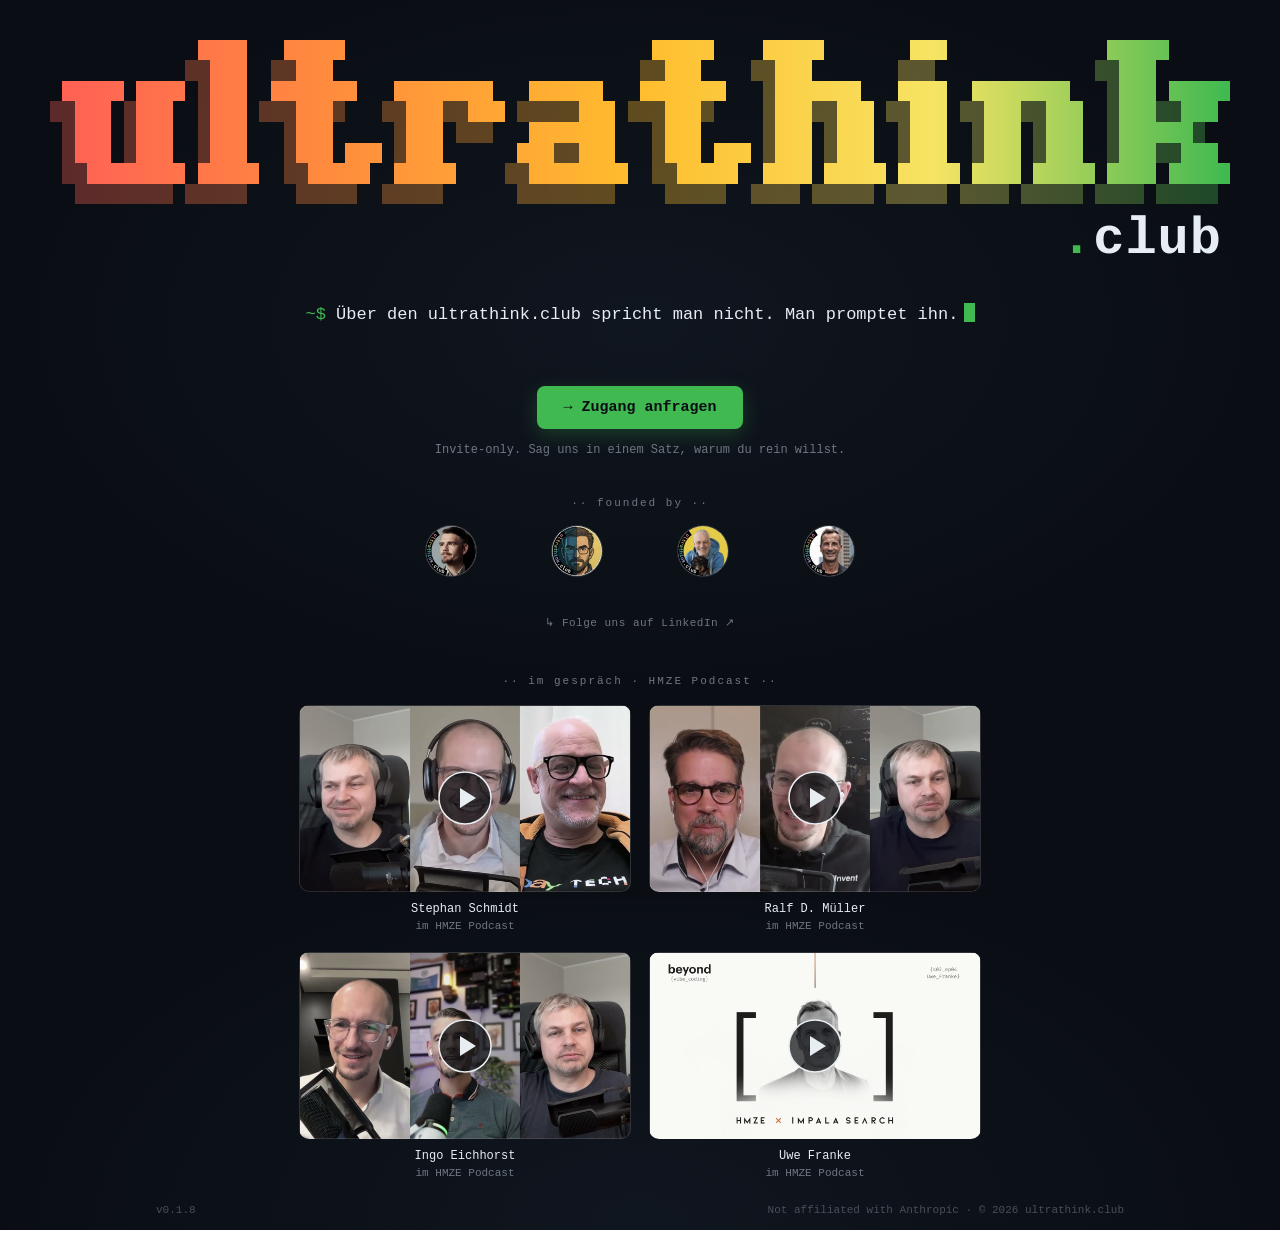
==== index.html @ dc5236a8 "fix: mobile hero clipping (#11) + GoatCounter on subpages (#12) — v0.1.8 #11: On narrow viewports th" ====
<!DOCTYPE html>
<!-- ultrathink.club — coming soon — v0.1.8 -->
<html lang="en">
<head>
  <meta charset="utf-8">
  <meta name="viewport" content="width=device-width, initial-scale=1">
  <title>ultrathink.club — an AI think-tank community · coming soon</title>
  <meta name="description" content="ultrathink.club — an AI think-tank community. Coming soon. Request access.">
  <meta name="theme-color" content="#0a0e14">
  <link rel="icon" href="favicon.svg" type="image/svg+xml">

  <!-- Open Graph / Twitter -->
  <meta property="og:type" content="website">
  <meta property="og:title" content="ultrathink.club — coming soon">
  <meta property="og:description" content="An AI think-tank community. Coming soon — request access.">
  <meta property="og:url" content="https://ultrathink.club/">
  <meta property="og:image" content="https://ultrathink.club/og-card.png">
  <meta property="og:image:width" content="2400">
  <meta property="og:image:height" content="1260">
  <meta property="og:image:alt" content="ultrathink.club — an AI think-tank community">
  <meta name="twitter:card" content="summary_large_image">
  <meta name="twitter:title" content="ultrathink.club — coming soon">
  <meta name="twitter:description" content="An AI think-tank community. Coming soon — request access.">
  <meta name="twitter:image" content="https://ultrathink.club/og-card.png">

  <style>
    :root{
      --bg:#0a0e14; --txt:#c9d1d9; --dim:#6e7681; --grn:#3fb950; --white:#e6edf3;
    }
    *{box-sizing:border-box}
    html,body{height:100%}
    body{
      margin:0; overflow-x:hidden;
      background:radial-gradient(900px 520px at 50% 36%,#10161f 0%,#0a0e14 70%);
      color:var(--txt);
      font-family:ui-monospace,"SFMono-Regular","JetBrains Mono","Fira Code",Consolas,monospace;
      min-height:100%;
      /* flex-start (not center): with the auto-margin footer the hero already sits near
         the top when the page fits, and centering an OVERFLOWING column clips the top
         (wordmark) above the scroll origin on narrow screens — unreachable. See #11. */
      display:flex; flex-direction:column; align-items:center; justify-content:flex-start;
      padding:40px 12px; text-align:center;
    }

    /* visually hidden, but readable by screen readers / crawlers */
    .sr-only{
      position:absolute; width:1px; height:1px; padding:0; margin:-1px;
      overflow:hidden; clip:rect(0 0 0 0); white-space:nowrap; border:0;
    }

    @keyframes flow{0%{background-position:0% 50%}100%{background-position:200% 50%}}
    @keyframes blink{0%,49%{opacity:1}50%,100%{opacity:0}}

    .art{width:100%; max-width:1320px; display:flex; flex-direction:column; align-items:center}
    /* The wordmark is a pixel-perfect SVG mask (DOS Rebel "ultrathink"), filled with the
       animated rainbow gradient. Vector + resolution-independent → identical on every
       browser/OS/display-scaling, unlike monospace ASCII text which sub-pixel-drifts. */
    .wordmark{
      width:min(100%, 1180px);
      aspect-ratio:576 / 80;
      background:linear-gradient(90deg,#ff5f56,#ff8e3c,#ffbd2e,#f7e463,#3fb950,#39c5cf,#58a6ff,#a371f7,#ff5f56);
      background-size:200% auto;
      animation:flow 7s linear infinite;
      -webkit-mask:url("wordmark.svg") center / contain no-repeat;
              mask:url("wordmark.svg") center / contain no-repeat;
      filter:drop-shadow(0 0 22px rgba(163,113,247,.18));
    }
    .suffix{
      margin-top:6px; align-self:flex-end; margin-right:clamp(8px,4vw,46px);
      font-family:"Courier New",ui-monospace,Consolas,monospace; font-weight:700;
      color:var(--white); letter-spacing:1px; font-size:clamp(24px,5vw,52px);
    }
    .suffix .dot{color:var(--grn)}

    .line{margin-top:34px; font-size:clamp(13px,2.2vw,17px); color:var(--dim); min-height:1.4em}
    .line .p{color:var(--grn)}
    .line .slogan{color:var(--white)}
    .cursor{
      display:inline-block; width:.6em; height:1.1em; background:var(--grn);
      vertical-align:-3px; margin-left:6px; animation:blink 1.1s step-end infinite;
    }

    .cta{margin-top:42px}
    .btn{
      display:inline-block; font:inherit; font-size:15px; font-weight:700;
      color:#0a0e14; background:var(--grn); text-decoration:none;
      padding:13px 26px; border-radius:8px;
      box-shadow:0 6px 20px rgba(63,185,80,.25);
      transition:transform .12s, box-shadow .12s;
    }
    .btn:hover{transform:translateY(-2px); box-shadow:0 10px 28px rgba(63,185,80,.4)}
    .hint{margin-top:14px; font-size:12px; color:var(--dim)}

    /* Founding members — minimal avatar row. Avatars are self-hosted (avatars/*.jpg),
       not hotlinked from LinkedIn: the source URLs are signed and expire, and self-hosting
       avoids a third-party request per visit (GDPR / static-first). */
    .founders{margin-top:40px; display:flex; flex-direction:column; align-items:center; gap:16px}
    .founders-label{font-size:11px; letter-spacing:2px; color:var(--dim)}
    .founders-row{list-style:none; display:flex; flex-wrap:wrap; justify-content:center; gap:18px; margin:0; padding:0}
    .founder{display:flex; flex-direction:column; align-items:center; gap:9px; width:108px; text-decoration:none; outline:none}
    .founder img{
      width:52px; height:52px; border-radius:50%; object-fit:cover;
      border:1.5px solid rgba(255,255,255,.14); filter:grayscale(.35);
      transition:transform .14s, border-color .14s, filter .14s;
    }
    .founder:hover img, .founder:focus-visible img{
      transform:translateY(-3px); border-color:var(--grn); filter:grayscale(0);
    }
    /* name sits BELOW the avatar in a reserved slot (no layout shift, no overlap of
       other text), revealed on hover / keyboard focus */
    .fname{
      font-size:11px; line-height:1.3; min-height:1.3em; white-space:nowrap;
      color:var(--white); opacity:0; transition:opacity .14s;
    }
    .founder:hover .fname, .founder:focus-visible .fname{opacity:1}
    /* follow link to the LinkedIn organisation, below the avatar row */
    .founders-follow{font-size:11px; letter-spacing:.5px; color:var(--dim); text-decoration:none}
    .founders-follow:hover, .founders-follow:focus-visible{color:var(--grn)}

    /* "Im Gespräch" — founder talks from the HMZE podcast, revealed one per Friday.
       All four cards live in the static HTML (no-JS: all visible, each linked to
       YouTube). A synchronous inline script hides the not-yet-due ones by their
       data-unlock (UTC) timestamp; clicking a card swaps the self-hosted thumbnail
       for a youtube-nocookie iframe (no third-party request until the click). */
    .talks{margin-top:46px; width:100%; max-width:722px; display:flex; flex-direction:column; align-items:center; gap:18px}
    .talks[hidden]{display:none}
    .talks-label{font-size:11px; letter-spacing:2px; color:var(--dim)}
    .talks-grid{list-style:none; display:flex; flex-wrap:wrap; justify-content:center; gap:18px; margin:0; padding:0; width:100%}
    .talk-item{width:min(100%,332px)}
    .talk-item[hidden]{display:none}
    .talk{display:flex; flex-direction:column; gap:9px; text-decoration:none; color:inherit; outline:none}
    .talk-thumb{
      position:relative; display:block; aspect-ratio:16/9; border-radius:10px; overflow:hidden;
      background:#10161f center/cover no-repeat; border:1.5px solid rgba(255,255,255,.12);
      filter:grayscale(.3); transition:border-color .14s, transform .14s, filter .14s;
    }
    .talk:hover .talk-thumb, .talk:focus-visible .talk-thumb{
      border-color:var(--grn); transform:translateY(-3px); filter:grayscale(0);
    }
    /* play button, centred over the thumbnail */
    .talk-thumb::after{
      content:""; position:absolute; left:50%; top:50%; width:56px; height:56px; transform:translate(-50%,-50%);
      background:url("data:image/svg+xml,%3Csvg%20xmlns='http://www.w3.org/2000/svg'%20viewBox='0%200%2056%2056'%3E%3Ccircle%20cx='28'%20cy='28'%20r='26'%20fill='%230a0e14'%20fill-opacity='.72'%20stroke='%23e6edf3'%20stroke-width='1.5'/%3E%3Cpath%20d='M23%2018v20l16-10z'%20fill='%23e6edf3'/%3E%3C/svg%3E") center/contain no-repeat;
      transition:transform .14s;
    }
    .talk:hover .talk-thumb::after, .talk:focus-visible .talk-thumb::after{transform:translate(-50%,-50%) scale(1.08)}
    .talk-name{font-size:12px; line-height:1.4; color:var(--white)}
    .talk-name .role{color:var(--dim); font-size:11px}

    /* margin-top:auto keeps the footer pinned to the bottom on a short page (talks
       hidden), yet lets it flow after the content on a tall one — no fixed overlap. */
    footer{
      margin-top:auto; width:100%; max-width:1000px;
      padding:22px 16px 14px; font-size:11px; color:#484f58;
      display:flex; justify-content:space-between; gap:8px;
    }
    footer a{color:#6e7681; text-decoration:none}
    footer a:hover{color:var(--txt)}
    @media(max-width:620px){
      footer{flex-direction:column; align-items:center}
    }

    @media (prefers-reduced-motion: reduce){
      pre.ascii{animation:none}
      .cursor{animation:none}
    }
  </style>
</head>
<body>
  <h1 class="sr-only">ultrathink.club — an AI think-tank community, coming soon</h1>

  <main class="art">
    <div class="wordmark" role="img" aria-label="ultrathink"></div>
    <div class="suffix"><span class="dot">.</span>club</div>
  </main>

  <p class="line"><span class="p">~$</span> <span class="slogan" id="slogan">an AI think-tank community — coming soon</span><span class="cursor" aria-hidden="true"></span></p>

  <div class="cta">
    <!-- Tally access-request form. With JS, embed.js opens it as a modal
         (data-tally-open); without JS, the href navigates to the form. -->
    <a class="btn" href="https://tally.so/r/WOqr7j" id="waitlist"
       data-tally-open="WOqr7j" data-tally-layout="modal"
       data-tally-width="640" data-tally-overlay="1"
       rel="noopener">→ Zugang anfragen</a>
    <div class="hint">Invite-only. Sag uns in einem Satz, warum du rein willst.</div>
  </div>

  <!-- Founding members. Static HTML order is the no-JS fallback; JS shuffles it per load. -->
  <section class="founders" aria-label="Founding members">
    <div class="founders-label">·· founded by ··</div>
    <ul class="founders-row" id="founders">
      <li><a class="founder" href="https://www.linkedin.com/in/ACoAAAFOpAIBxk9cXDFrnV73ifIac9QwMf90v3w"
             target="_blank" rel="noopener">
        <img src="avatars/stephan.jpg" width="52" height="52" alt="" loading="lazy">
        <span class="fname">Stephan Schmidt</span></a></li>
      <li><a class="founder" href="https://www.linkedin.com/in/ACoAAAAPfJUBY9gFW8ZPK2sffZ237X7R9jfAecg"
             target="_blank" rel="noopener">
        <img src="avatars/ralf.jpg" width="52" height="52" alt="" loading="lazy">
        <span class="fname">Ralf D. Müller</span></a></li>
      <li><a class="founder" href="https://www.linkedin.com/in/ACoAACTqD-kBcJ7FWAi8xKD2lfeCVdQlfLL-ue4"
             target="_blank" rel="noopener">
        <img src="avatars/ingo.jpg" width="52" height="52" alt="" loading="lazy">
        <span class="fname">Ingo Eichhorst</span></a></li>
      <li><a class="founder" href="https://www.linkedin.com/in/ACoAAAAFdC0Bv0RbCskiCc3qyhAzzEPtmfoECBM"
             target="_blank" rel="noopener">
        <img src="avatars/uwe.jpg" width="52" height="52" alt="" loading="lazy">
        <span class="fname">Uwe Franke</span></a></li>
    </ul>
    <a class="founders-follow" href="https://www.linkedin.com/company/ultrathink-club/"
       target="_blank" rel="noopener">↳ Folge uns auf LinkedIn ↗</a>
  </section>

  <!-- Founder talks (HMZE podcast), one revealed each Friday 08:00 Europe/Berlin
       (= 06:00 UTC in CEST). Each card is a plain link to its subpage (talks/<name>.html,
       video + summary + transcript). All four are in the static HTML; the inline script
       below hides the not-yet-due ones. data-unlock is UTC. -->
  <section class="talks" id="talks" aria-label="Im Gespräch — HMZE Podcast">
    <div class="talks-label">·· im gespräch · HMZE Podcast ··</div>
    <ul class="talks-grid">
      <li class="talk-item" id="stephan" data-unlock="2026-07-03T06:00:00Z">
        <a class="talk" href="talks/stephan.html">
          <span class="talk-thumb" style="background-image:url('talks/stephan.jpg')"></span>
          <span class="talk-name">Stephan Schmidt<br><span class="role">im HMZE Podcast</span></span></a>
      </li>
      <li class="talk-item" id="ralf" data-unlock="2026-07-10T06:00:00Z">
        <a class="talk" href="talks/ralf.html">
          <span class="talk-thumb" style="background-image:url('talks/ralf.jpg')"></span>
          <span class="talk-name">Ralf D. Müller<br><span class="role">im HMZE Podcast</span></span></a>
      </li>
      <li class="talk-item" id="ingo" data-unlock="2026-07-17T06:00:00Z">
        <a class="talk" href="talks/ingo.html">
          <span class="talk-thumb" style="background-image:url('talks/ingo.jpg')"></span>
          <span class="talk-name">Ingo Eichhorst<br><span class="role">im HMZE Podcast</span></span></a>
      </li>
      <li class="talk-item" id="uwe" data-unlock="2026-07-24T06:00:00Z">
        <a class="talk" href="talks/uwe.html">
          <span class="talk-thumb" style="background-image:url('talks/uwe.jpg')"></span>
          <span class="talk-name">Uwe Franke<br><span class="role">im HMZE Podcast</span></span></a>
      </li>
    </ul>
  </section>
  <script>
    // Synchronous (anti-flash): hide talks whose unlock time is still in the future.
    // Runs during parse, right after the section, so future cards never paint.
    // Without JS the whole section stays visible — every talk links to YouTube.
    (function () {
      var section = document.getElementById('talks');
      if (!section) return;
      var now = Date.now(), shown = 0;
      section.querySelectorAll('.talk-item').forEach(function (li) {
        if (now < Date.parse(li.getAttribute('data-unlock'))) li.hidden = true; else shown++;
      });
      if (shown === 0) section.hidden = true;
    })();
  </script>

  <footer>
    <span>v0.1.8</span>
    <span>Not affiliated with Anthropic · © 2026 ultrathink.club</span>
  </footer>

  <script>
    // Progressive enhancement: show ONE random slogan per page load (no rotation — subtle).
    // Without JS, the static slogan in the HTML above is shown.
    (function () {
      var slogans = [
        "an AI think-tank community — coming soon",
        "Die erste Regel des ultrathink.club: Du denkst noch eine Ebene tiefer.",
        "Die zweite Regel des ultrathink.club: Du DENKST noch eine Ebene tiefer.",
        "Über den ultrathink.club spricht man nicht. Man promptet ihn.",
        "while (!agi) { think.harder(); }",
        "Status: thinking… (extended)",
        "404: club not found — yet.",
        "$ sudo make community",
        "Wir warten nicht auf AGI. Wir bauen schon mal den Club.",
        "Noch im Kontextfenster. Bald im echten Leben.",
        "Ein Think-Tank. Aber mit besserem WLAN.",
        "Wo Menschen und Modelle gemeinsam überlegen.",
        "git push origin community   # in progress",
        "Press any key to join… (Taste kommt bald.)"
      ];
      var el = document.getElementById('slogan');
      if (el) el.textContent = slogans[Math.floor(Math.random() * slogans.length)];
    })();

    // Progressive enhancement: shuffle the founder avatars on each load (Fisher–Yates).
    // Without JS, the static HTML order is shown.
    (function () {
      var row = document.getElementById('founders');
      if (!row) return;
      var items = Array.prototype.slice.call(row.children);
      for (var i = items.length - 1; i > 0; i--) {
        var j = Math.floor(Math.random() * (i + 1));
        var t = items[i]; items[i] = items[j]; items[j] = t;
      }
      items.forEach(function (li) { row.appendChild(li); });
    })();
  </script>

  <!-- Tally — opens the access-request form as a modal (see CTA button). -->
  <script async src="https://tally.so/widgets/embed.js"></script>

  <!-- GoatCounter — privacy-friendly, cookieless analytics.
       Note: GoatCounter publishes no stable SRI hash and updates count.js occasionally,
       so Subresource Integrity is intentionally omitted. For SRI, self-host count.js. -->
  <script data-goatcounter="https://ultrathink.goatcounter.com/count"
          async src="//gc.zgo.at/count.js"></script>
</body>
</html>
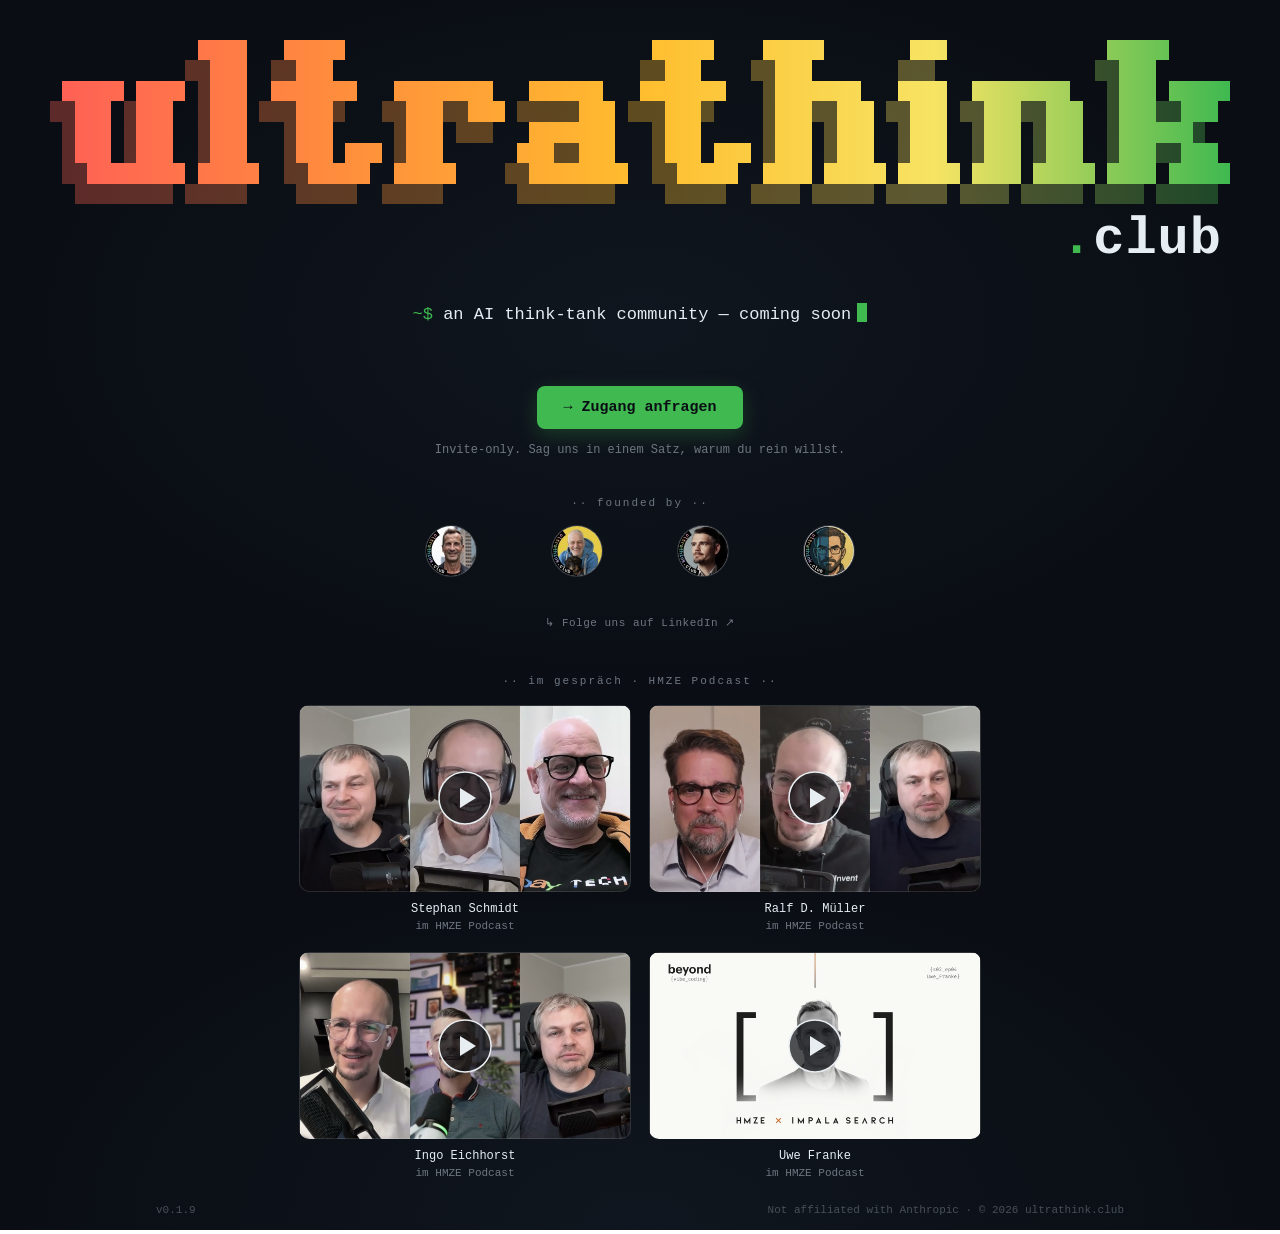
==== commit a5edf4c0: "feat: fill Ralf/Ingo/Uwe talk subpages with real content (v0.1.9) Replace the three stub subpages wi" ====
--- a/index.html
+++ b/index.html
@@ -1,5 +1,5 @@
 <!DOCTYPE html>
-<!-- ultrathink.club — coming soon — v0.1.8 -->
+<!-- ultrathink.club — coming soon — v0.1.9 -->
 <html lang="en">
 <head>
   <meta charset="utf-8">
@@ -256,7 +256,7 @@
   </script>
 
   <footer>
-    <span>v0.1.8</span>
+    <span>v0.1.9</span>
     <span>Not affiliated with Anthropic · © 2026 ultrathink.club</span>
   </footer>
 
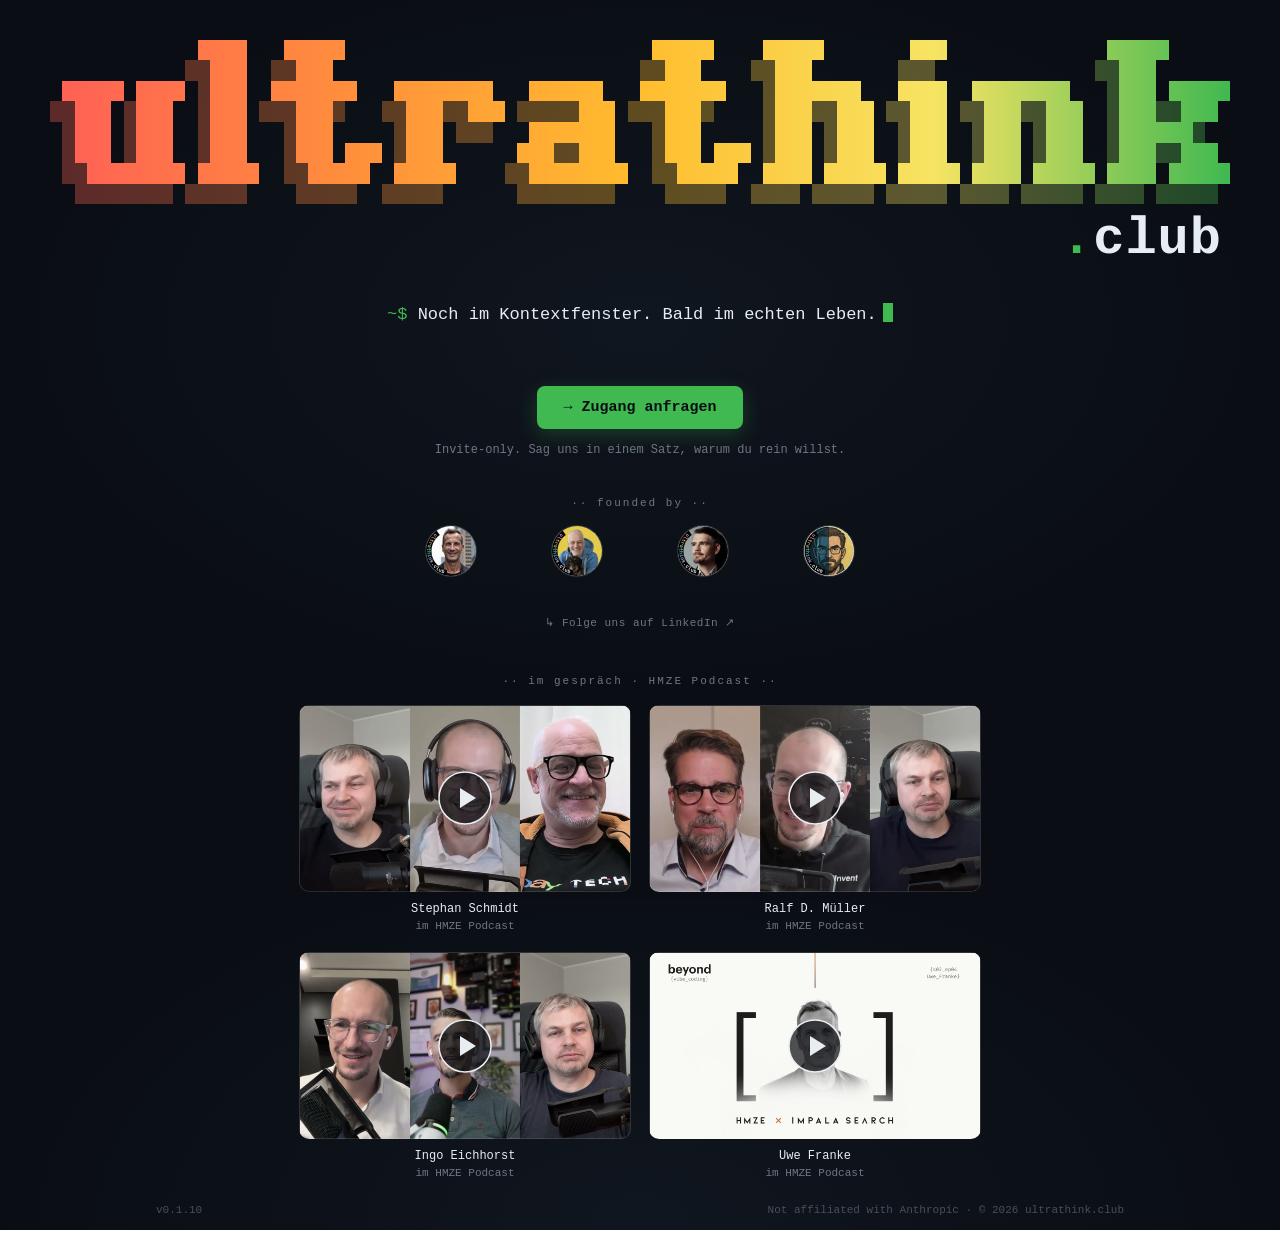
==== commit dd9cd625: "fix: use LinkedIn vanity URLs for founder profiles (v0.1.10) Replace the URN-based /in/ACoAAA… profi" ====
--- a/index.html
+++ b/index.html
@@ -1,5 +1,5 @@
 <!DOCTYPE html>
-<!-- ultrathink.club — coming soon — v0.1.9 -->
+<!-- ultrathink.club — coming soon — v0.1.10 -->
 <html lang="en">
 <head>
   <meta charset="utf-8">
@@ -190,19 +190,19 @@
   <section class="founders" aria-label="Founding members">
     <div class="founders-label">·· founded by ··</div>
     <ul class="founders-row" id="founders">
-      <li><a class="founder" href="https://www.linkedin.com/in/ACoAAAFOpAIBxk9cXDFrnV73ifIac9QwMf90v3w"
+      <li><a class="founder" href="https://www.linkedin.com/in/stephanjschmidt"
              target="_blank" rel="noopener">
         <img src="avatars/stephan.jpg" width="52" height="52" alt="" loading="lazy">
         <span class="fname">Stephan Schmidt</span></a></li>
-      <li><a class="founder" href="https://www.linkedin.com/in/ACoAAAAPfJUBY9gFW8ZPK2sffZ237X7R9jfAecg"
+      <li><a class="founder" href="https://www.linkedin.com/in/rdmueller"
              target="_blank" rel="noopener">
         <img src="avatars/ralf.jpg" width="52" height="52" alt="" loading="lazy">
         <span class="fname">Ralf D. Müller</span></a></li>
-      <li><a class="founder" href="https://www.linkedin.com/in/ACoAACTqD-kBcJ7FWAi8xKD2lfeCVdQlfLL-ue4"
+      <li><a class="founder" href="https://www.linkedin.com/in/ingo-eichhorst"
              target="_blank" rel="noopener">
         <img src="avatars/ingo.jpg" width="52" height="52" alt="" loading="lazy">
         <span class="fname">Ingo Eichhorst</span></a></li>
-      <li><a class="founder" href="https://www.linkedin.com/in/ACoAAAAFdC0Bv0RbCskiCc3qyhAzzEPtmfoECBM"
+      <li><a class="founder" href="https://www.linkedin.com/in/uwe-franke"
              target="_blank" rel="noopener">
         <img src="avatars/uwe.jpg" width="52" height="52" alt="" loading="lazy">
         <span class="fname">Uwe Franke</span></a></li>
@@ -256,7 +256,7 @@
   </script>
 
   <footer>
-    <span>v0.1.9</span>
+    <span>v0.1.10</span>
     <span>Not affiliated with Anthropic · © 2026 ultrathink.club</span>
   </footer>
 
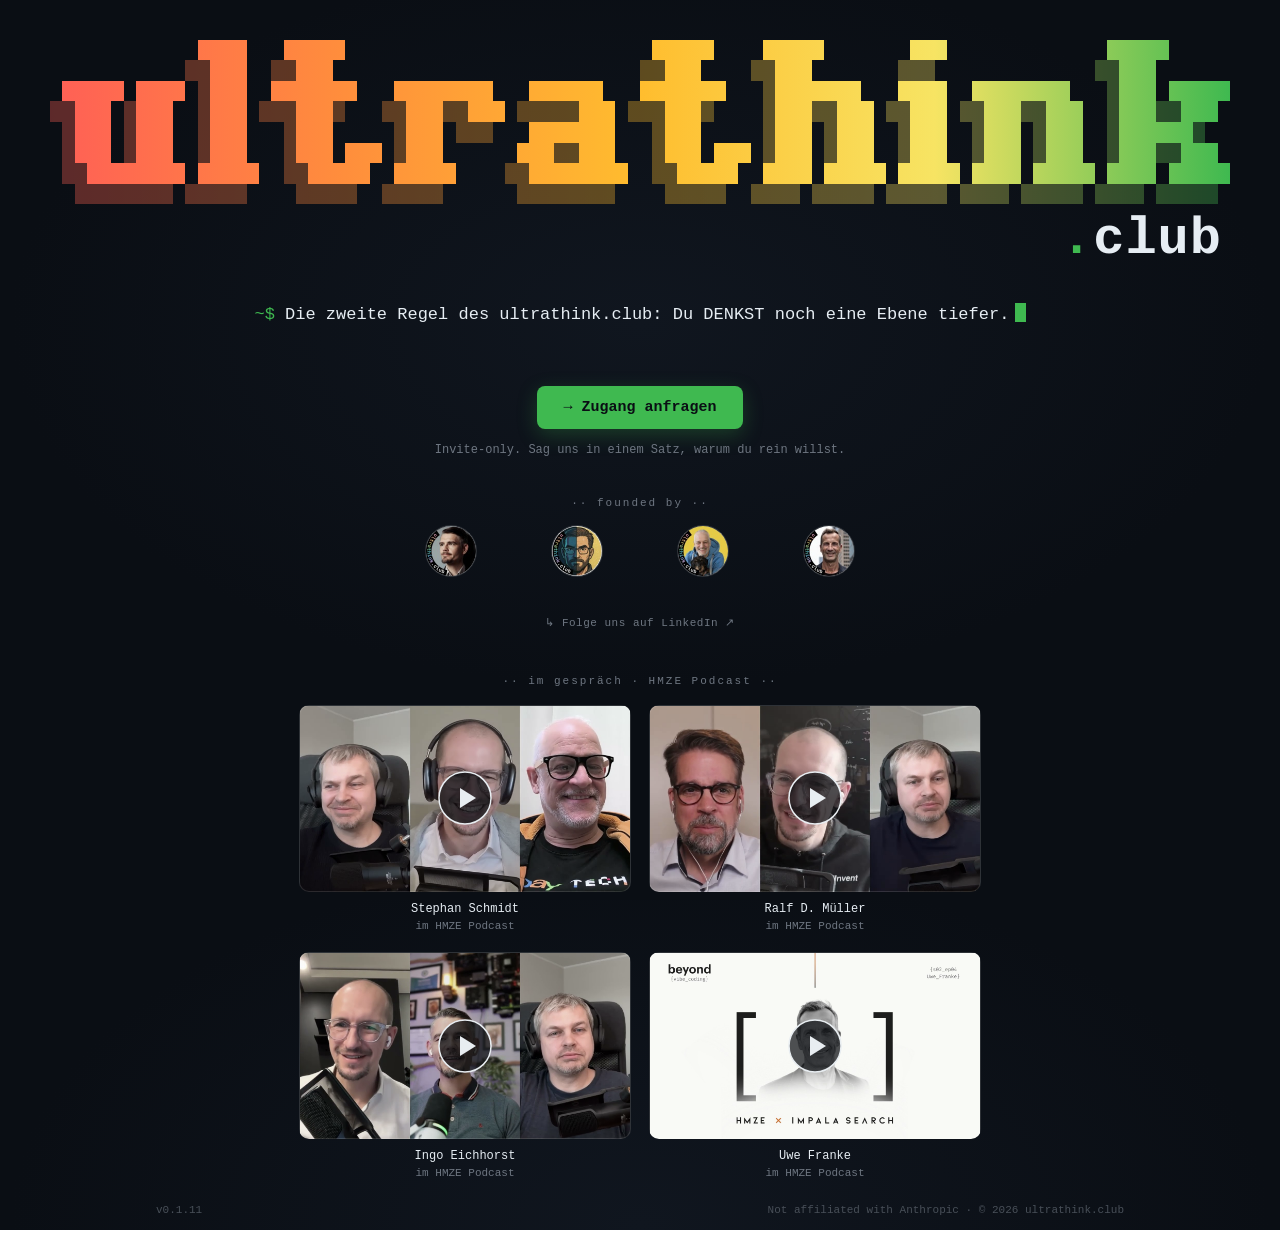
==== commit d23150f8: "fix: drop diarization promise from transcript notes (v0.1.11) No speaker-separated transcript versio" ====
--- a/index.html
+++ b/index.html
@@ -1,5 +1,5 @@
 <!DOCTYPE html>
-<!-- ultrathink.club — coming soon — v0.1.10 -->
+<!-- ultrathink.club — coming soon — v0.1.11 -->
 <html lang="en">
 <head>
   <meta charset="utf-8">
@@ -256,7 +256,7 @@
   </script>
 
   <footer>
-    <span>v0.1.10</span>
+    <span>v0.1.11</span>
     <span>Not affiliated with Anthropic · © 2026 ultrathink.club</span>
   </footer>
 
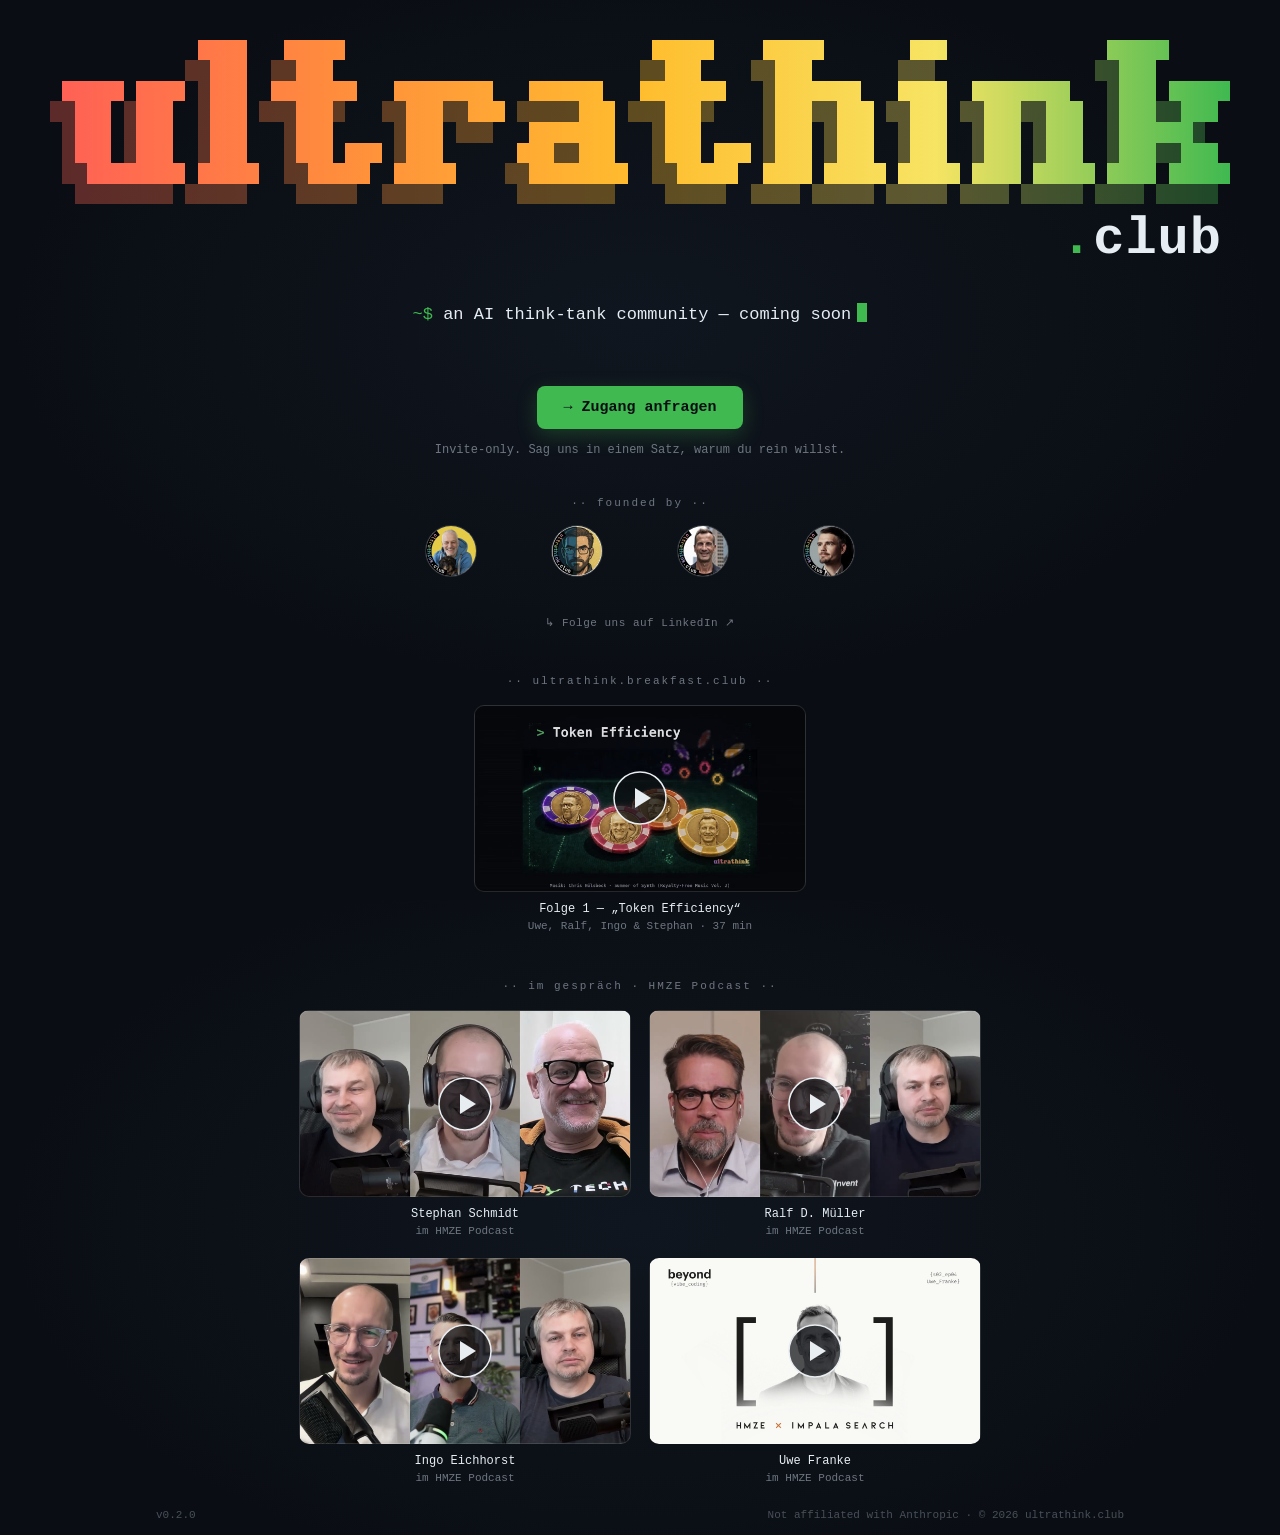
==== commit 685a8e61: "feat: ultrathink.breakfast.club Folge 1 „Token Efficiency" (v0.2.0) Eigener Bereich für das Club-For" ====
--- a/index.html
+++ b/index.html
@@ -1,5 +1,5 @@
 <!DOCTYPE html>
-<!-- ultrathink.club — coming soon — v0.1.11 -->
+<!-- ultrathink.club — coming soon — v0.2.0 -->
 <html lang="en">
 <head>
   <meta charset="utf-8">
@@ -116,6 +116,11 @@
     /* follow link to the LinkedIn organisation, below the avatar row */
     .founders-follow{font-size:11px; letter-spacing:.5px; color:var(--dim); text-decoration:none}
     .founders-follow:hover, .founders-follow:focus-visible{color:var(--grn)}
+
+    /* "ultrathink.breakfast.club" — the club's own format. Reuses the .talks* styles
+       below; .episode-item only widens the card so a single episode does not look
+       lost in a grid built for four. */
+    .episode-item{width:min(100%,470px)}
 
     /* "Im Gespräch" — founder talks from the HMZE podcast, revealed one per Friday.
        All four cards live in the static HTML (no-JS: all visible, each linked to
@@ -211,6 +216,20 @@
        target="_blank" rel="noopener">↳ Folge uns auf LinkedIn ↗</a>
   </section>
 
+  <!-- ultrathink.breakfast.club — the club's own format. One card per episode, each a
+       plain link to its subpage (breakfast/folge-N.html: video, summary, transcript).
+       Static HTML, no JS: unlike the talks below, nothing here is time-gated. -->
+  <section class="talks episodes" aria-label="ultrathink.breakfast.club">
+    <div class="talks-label">·· ultrathink.breakfast.club ··</div>
+    <ul class="talks-grid">
+      <li class="talk-item episode-item">
+        <a class="talk" href="breakfast/folge-1.html">
+          <span class="talk-thumb" style="background-image:url('breakfast/folge-1.jpg')"></span>
+          <span class="talk-name">Folge 1 — „Token Efficiency“<br><span class="role">Uwe, Ralf, Ingo &amp; Stephan · 37 min</span></span></a>
+      </li>
+    </ul>
+  </section>
+
   <!-- Founder talks (HMZE podcast), one revealed each Friday 08:00 Europe/Berlin
        (= 06:00 UTC in CEST). Each card is a plain link to its subpage (talks/<name>.html,
        video + summary + transcript). All four are in the static HTML; the inline script
@@ -256,7 +275,7 @@
   </script>
 
   <footer>
-    <span>v0.1.11</span>
+    <span>v0.2.0</span>
     <span>Not affiliated with Anthropic · © 2026 ultrathink.club</span>
   </footer>
 
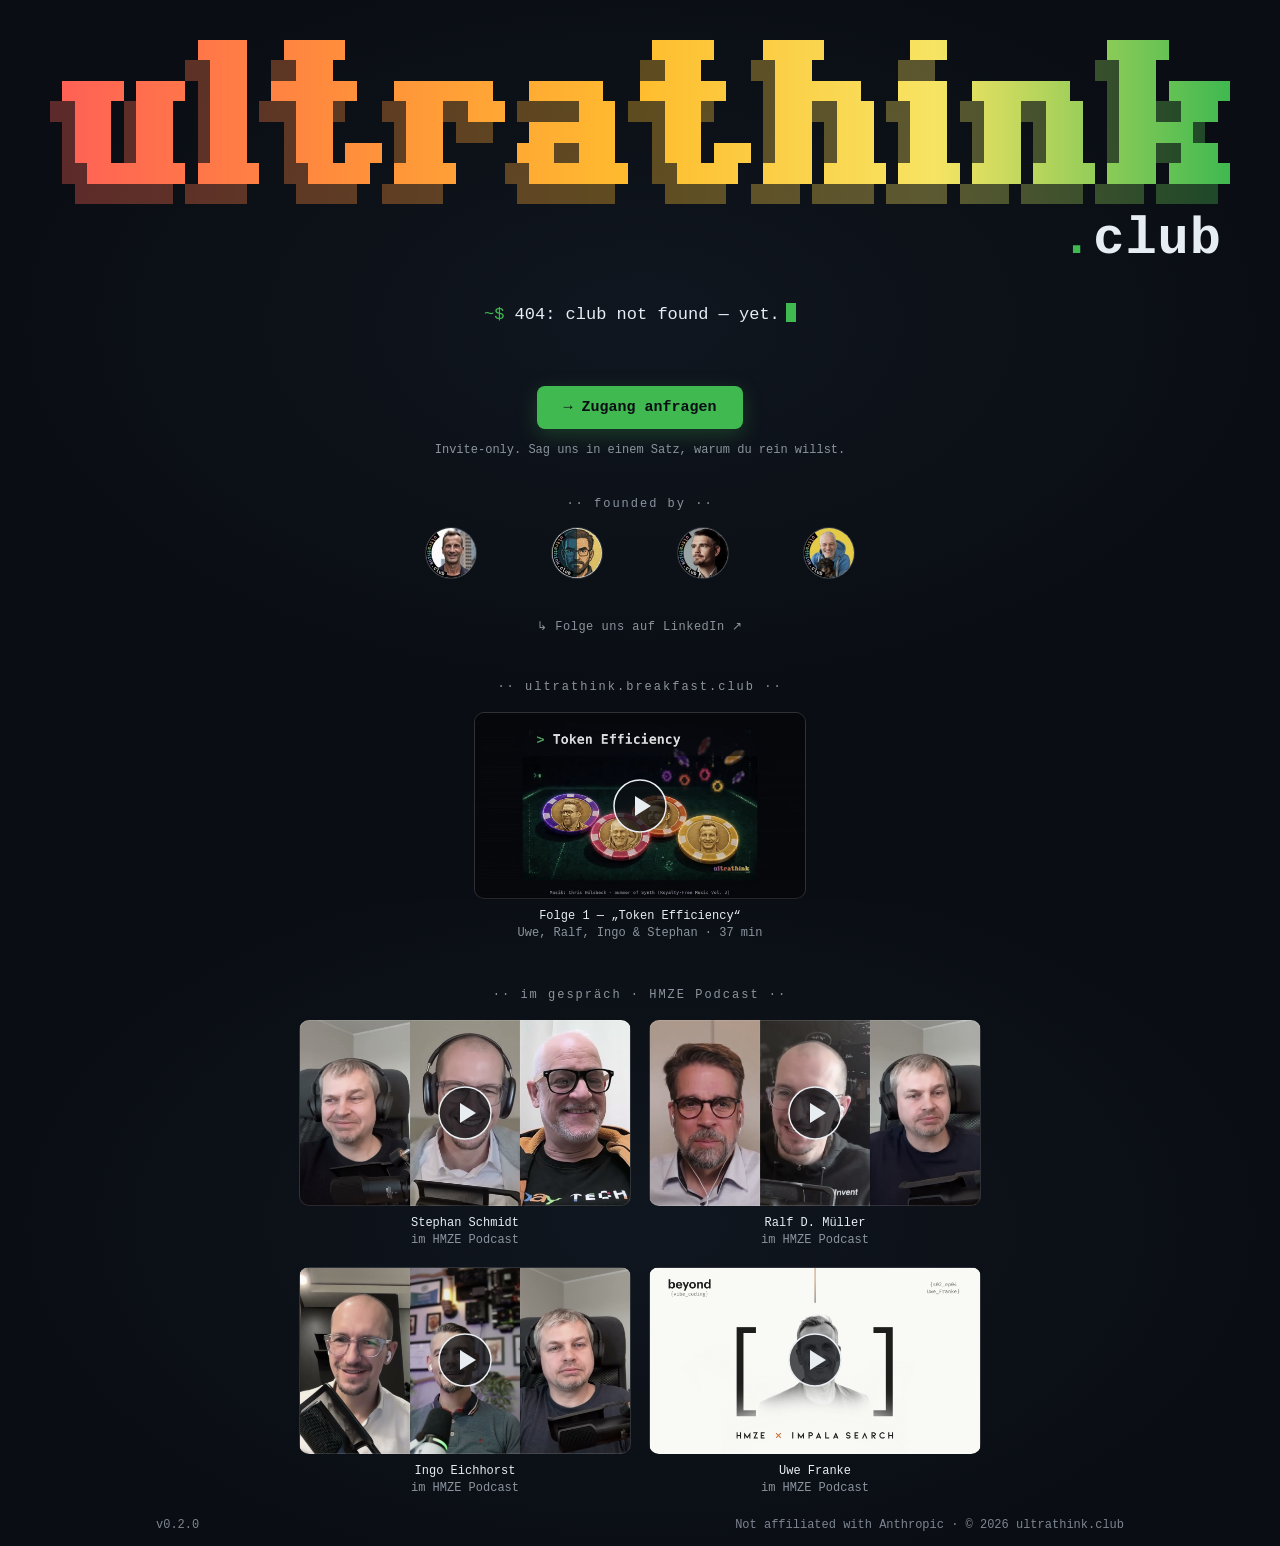
==== commit 6f156447: "fix: Kontrast und Schriftgrößen auf WCAG-AA-Niveau Gemessen gegen den hellsten Punkt des Hintergrund" ====
--- a/index.html
+++ b/index.html
@@ -25,7 +25,7 @@
 
   <style>
     :root{
-      --bg:#0a0e14; --txt:#c9d1d9; --dim:#6e7681; --grn:#3fb950; --white:#e6edf3;
+      --bg:#0a0e14; --txt:#c9d1d9; --dim:#8b949e; --grn:#3fb950; --white:#e6edf3;
     }
     *{box-sizing:border-box}
     html,body{height:100%}
@@ -95,7 +95,7 @@
        not hotlinked from LinkedIn: the source URLs are signed and expire, and self-hosting
        avoids a third-party request per visit (GDPR / static-first). */
     .founders{margin-top:40px; display:flex; flex-direction:column; align-items:center; gap:16px}
-    .founders-label{font-size:11px; letter-spacing:2px; color:var(--dim)}
+    .founders-label{font-size:12px; letter-spacing:2px; color:var(--dim)}
     .founders-row{list-style:none; display:flex; flex-wrap:wrap; justify-content:center; gap:18px; margin:0; padding:0}
     .founder{display:flex; flex-direction:column; align-items:center; gap:9px; width:108px; text-decoration:none; outline:none}
     .founder img{
@@ -109,12 +109,12 @@
     /* name sits BELOW the avatar in a reserved slot (no layout shift, no overlap of
        other text), revealed on hover / keyboard focus */
     .fname{
-      font-size:11px; line-height:1.3; min-height:1.3em; white-space:nowrap;
+      font-size:12px; line-height:1.3; min-height:1.3em; white-space:nowrap;
       color:var(--white); opacity:0; transition:opacity .14s;
     }
     .founder:hover .fname, .founder:focus-visible .fname{opacity:1}
     /* follow link to the LinkedIn organisation, below the avatar row */
-    .founders-follow{font-size:11px; letter-spacing:.5px; color:var(--dim); text-decoration:none}
+    .founders-follow{font-size:12px; letter-spacing:.5px; color:var(--dim); text-decoration:none}
     .founders-follow:hover, .founders-follow:focus-visible{color:var(--grn)}
 
     /* "ultrathink.breakfast.club" — the club's own format. Reuses the .talks* styles
@@ -129,7 +129,7 @@
        for a youtube-nocookie iframe (no third-party request until the click). */
     .talks{margin-top:46px; width:100%; max-width:722px; display:flex; flex-direction:column; align-items:center; gap:18px}
     .talks[hidden]{display:none}
-    .talks-label{font-size:11px; letter-spacing:2px; color:var(--dim)}
+    .talks-label{font-size:12px; letter-spacing:2px; color:var(--dim)}
     .talks-grid{list-style:none; display:flex; flex-wrap:wrap; justify-content:center; gap:18px; margin:0; padding:0; width:100%}
     .talk-item{width:min(100%,332px)}
     .talk-item[hidden]{display:none}
@@ -150,16 +150,16 @@
     }
     .talk:hover .talk-thumb::after, .talk:focus-visible .talk-thumb::after{transform:translate(-50%,-50%) scale(1.08)}
     .talk-name{font-size:12px; line-height:1.4; color:var(--white)}
-    .talk-name .role{color:var(--dim); font-size:11px}
+    .talk-name .role{color:var(--dim); font-size:12px}
 
     /* margin-top:auto keeps the footer pinned to the bottom on a short page (talks
        hidden), yet lets it flow after the content on a tall one — no fixed overlap. */
     footer{
       margin-top:auto; width:100%; max-width:1000px;
-      padding:22px 16px 14px; font-size:11px; color:#484f58;
+      padding:22px 16px 14px; font-size:12px; color:#7d8590;
       display:flex; justify-content:space-between; gap:8px;
     }
-    footer a{color:#6e7681; text-decoration:none}
+    footer a{color:#8b949e; text-decoration:none}
     footer a:hover{color:var(--txt)}
     @media(max-width:620px){
       footer{flex-direction:column; align-items:center}
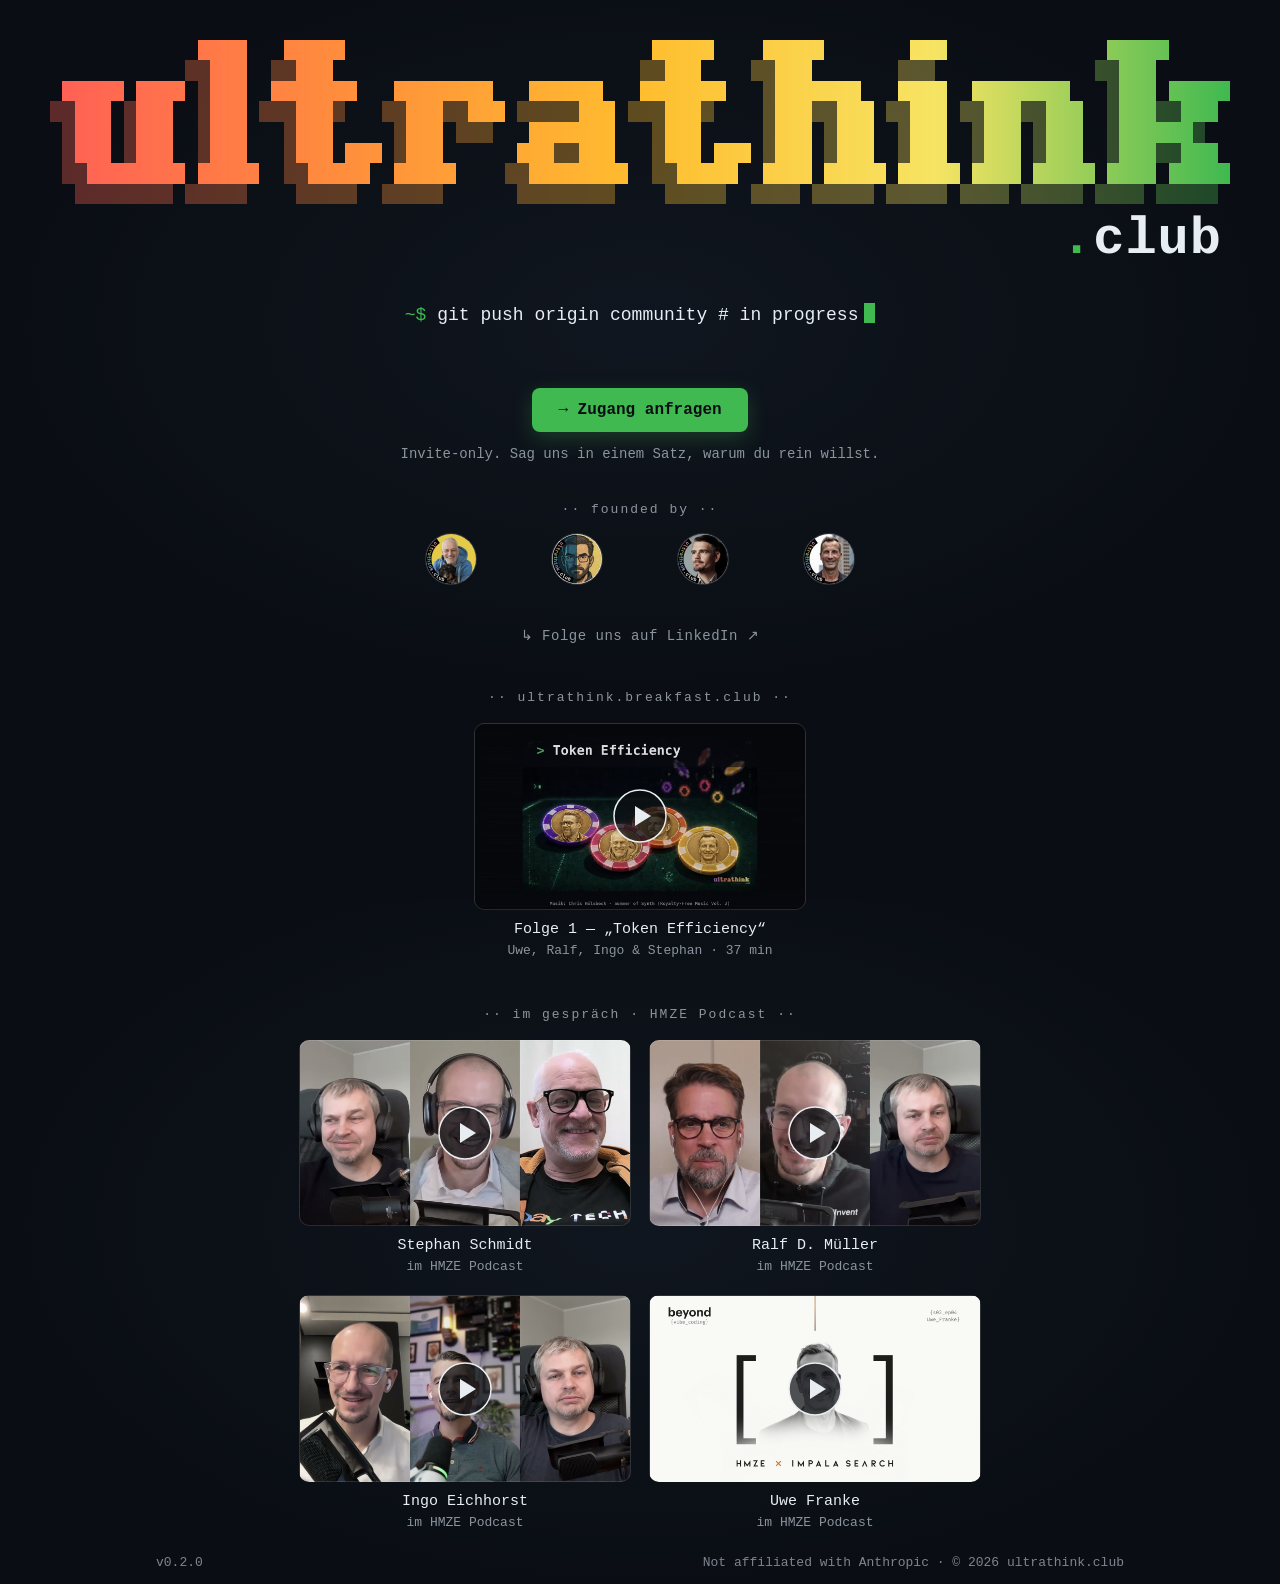
==== commit 48665044: "fix: Sekundärtexte vergrößern Die 12px aus dem letzten Durchgang waren immer noch zu klein — vor all" ====
--- a/index.html
+++ b/index.html
@@ -72,7 +72,7 @@
     }
     .suffix .dot{color:var(--grn)}
 
-    .line{margin-top:34px; font-size:clamp(13px,2.2vw,17px); color:var(--dim); min-height:1.4em}
+    .line{margin-top:34px; font-size:clamp(14px,2.2vw,18px); color:var(--dim); min-height:1.4em}
     .line .p{color:var(--grn)}
     .line .slogan{color:var(--white)}
     .cursor{
@@ -82,20 +82,20 @@
 
     .cta{margin-top:42px}
     .btn{
-      display:inline-block; font:inherit; font-size:15px; font-weight:700;
+      display:inline-block; font:inherit; font-size:16px; font-weight:700;
       color:#0a0e14; background:var(--grn); text-decoration:none;
       padding:13px 26px; border-radius:8px;
       box-shadow:0 6px 20px rgba(63,185,80,.25);
       transition:transform .12s, box-shadow .12s;
     }
     .btn:hover{transform:translateY(-2px); box-shadow:0 10px 28px rgba(63,185,80,.4)}
-    .hint{margin-top:14px; font-size:12px; color:var(--dim)}
+    .hint{margin-top:14px; font-size:14px; color:var(--dim)}
 
     /* Founding members — minimal avatar row. Avatars are self-hosted (avatars/*.jpg),
        not hotlinked from LinkedIn: the source URLs are signed and expire, and self-hosting
        avoids a third-party request per visit (GDPR / static-first). */
     .founders{margin-top:40px; display:flex; flex-direction:column; align-items:center; gap:16px}
-    .founders-label{font-size:12px; letter-spacing:2px; color:var(--dim)}
+    .founders-label{font-size:13px; letter-spacing:2px; color:var(--dim)}
     .founders-row{list-style:none; display:flex; flex-wrap:wrap; justify-content:center; gap:18px; margin:0; padding:0}
     .founder{display:flex; flex-direction:column; align-items:center; gap:9px; width:108px; text-decoration:none; outline:none}
     .founder img{
@@ -109,12 +109,12 @@
     /* name sits BELOW the avatar in a reserved slot (no layout shift, no overlap of
        other text), revealed on hover / keyboard focus */
     .fname{
-      font-size:12px; line-height:1.3; min-height:1.3em; white-space:nowrap;
+      font-size:13px; line-height:1.3; min-height:1.3em; white-space:nowrap;
       color:var(--white); opacity:0; transition:opacity .14s;
     }
     .founder:hover .fname, .founder:focus-visible .fname{opacity:1}
     /* follow link to the LinkedIn organisation, below the avatar row */
-    .founders-follow{font-size:12px; letter-spacing:.5px; color:var(--dim); text-decoration:none}
+    .founders-follow{font-size:14px; letter-spacing:.5px; color:var(--dim); text-decoration:none}
     .founders-follow:hover, .founders-follow:focus-visible{color:var(--grn)}
 
     /* "ultrathink.breakfast.club" — the club's own format. Reuses the .talks* styles
@@ -129,7 +129,7 @@
        for a youtube-nocookie iframe (no third-party request until the click). */
     .talks{margin-top:46px; width:100%; max-width:722px; display:flex; flex-direction:column; align-items:center; gap:18px}
     .talks[hidden]{display:none}
-    .talks-label{font-size:12px; letter-spacing:2px; color:var(--dim)}
+    .talks-label{font-size:13px; letter-spacing:2px; color:var(--dim)}
     .talks-grid{list-style:none; display:flex; flex-wrap:wrap; justify-content:center; gap:18px; margin:0; padding:0; width:100%}
     .talk-item{width:min(100%,332px)}
     .talk-item[hidden]{display:none}
@@ -149,14 +149,14 @@
       transition:transform .14s;
     }
     .talk:hover .talk-thumb::after, .talk:focus-visible .talk-thumb::after{transform:translate(-50%,-50%) scale(1.08)}
-    .talk-name{font-size:12px; line-height:1.4; color:var(--white)}
-    .talk-name .role{color:var(--dim); font-size:12px}
+    .talk-name{font-size:15px; line-height:1.4; color:var(--white)}
+    .talk-name .role{color:var(--dim); font-size:13px}
 
     /* margin-top:auto keeps the footer pinned to the bottom on a short page (talks
        hidden), yet lets it flow after the content on a tall one — no fixed overlap. */
     footer{
       margin-top:auto; width:100%; max-width:1000px;
-      padding:22px 16px 14px; font-size:12px; color:#7d8590;
+      padding:22px 16px 14px; font-size:13px; color:#7d8590;
       display:flex; justify-content:space-between; gap:8px;
     }
     footer a{color:#8b949e; text-decoration:none}
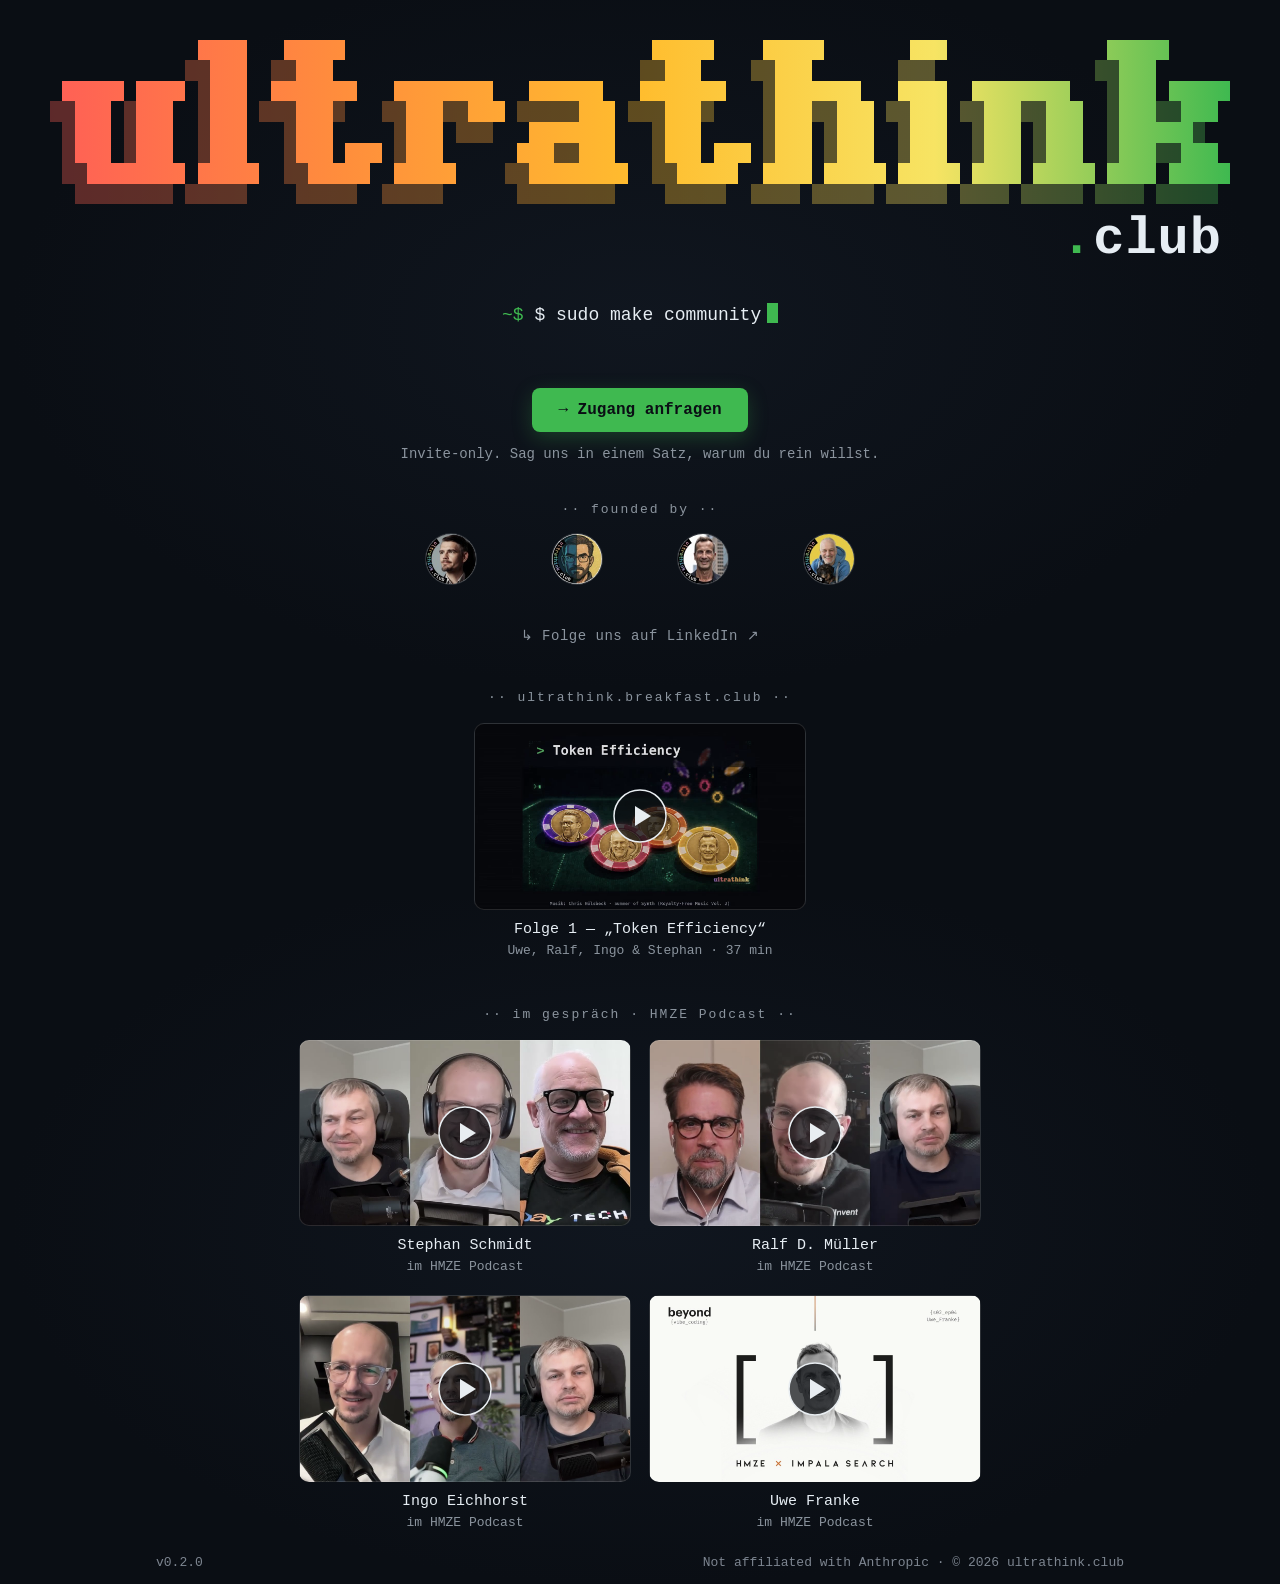
==== commit 16658c27: "fix: Schriftgrößen in rem statt Pixel Feste Pixel ignorieren die Schriftgröße, die jemand im Browser" ====
--- a/index.html
+++ b/index.html
@@ -68,11 +68,11 @@
     .suffix{
       margin-top:6px; align-self:flex-end; margin-right:clamp(8px,4vw,46px);
       font-family:"Courier New",ui-monospace,Consolas,monospace; font-weight:700;
-      color:var(--white); letter-spacing:1px; font-size:clamp(24px,5vw,52px);
+      color:var(--white); letter-spacing:1px; font-size:clamp(1.5rem,5vw,3.25rem);
     }
     .suffix .dot{color:var(--grn)}
 
-    .line{margin-top:34px; font-size:clamp(14px,2.2vw,18px); color:var(--dim); min-height:1.4em}
+    .line{margin-top:34px; font-size:clamp(0.875rem,2.2vw,1.125rem); color:var(--dim); min-height:1.4em}
     .line .p{color:var(--grn)}
     .line .slogan{color:var(--white)}
     .cursor{
@@ -82,22 +82,22 @@
 
     .cta{margin-top:42px}
     .btn{
-      display:inline-block; font:inherit; font-size:16px; font-weight:700;
+      display:inline-block; font:inherit; font-size:1rem; font-weight:700;
       color:#0a0e14; background:var(--grn); text-decoration:none;
       padding:13px 26px; border-radius:8px;
       box-shadow:0 6px 20px rgba(63,185,80,.25);
       transition:transform .12s, box-shadow .12s;
     }
     .btn:hover{transform:translateY(-2px); box-shadow:0 10px 28px rgba(63,185,80,.4)}
-    .hint{margin-top:14px; font-size:14px; color:var(--dim)}
+    .hint{margin-top:14px; font-size:0.875rem; color:var(--dim)}
 
     /* Founding members — minimal avatar row. Avatars are self-hosted (avatars/*.jpg),
        not hotlinked from LinkedIn: the source URLs are signed and expire, and self-hosting
        avoids a third-party request per visit (GDPR / static-first). */
     .founders{margin-top:40px; display:flex; flex-direction:column; align-items:center; gap:16px}
-    .founders-label{font-size:13px; letter-spacing:2px; color:var(--dim)}
+    .founders-label{font-size:0.8125rem; letter-spacing:2px; color:var(--dim)}
     .founders-row{list-style:none; display:flex; flex-wrap:wrap; justify-content:center; gap:18px; margin:0; padding:0}
-    .founder{display:flex; flex-direction:column; align-items:center; gap:9px; width:108px; text-decoration:none; outline:none}
+    .founder{display:flex; flex-direction:column; align-items:center; gap:9px; width:6.75rem; text-decoration:none; outline:none}
     .founder img{
       width:52px; height:52px; border-radius:50%; object-fit:cover;
       border:1.5px solid rgba(255,255,255,.14); filter:grayscale(.35);
@@ -109,12 +109,12 @@
     /* name sits BELOW the avatar in a reserved slot (no layout shift, no overlap of
        other text), revealed on hover / keyboard focus */
     .fname{
-      font-size:13px; line-height:1.3; min-height:1.3em; white-space:nowrap;
+      font-size:0.8125rem; line-height:1.3; min-height:1.3em; white-space:nowrap;
       color:var(--white); opacity:0; transition:opacity .14s;
     }
     .founder:hover .fname, .founder:focus-visible .fname{opacity:1}
     /* follow link to the LinkedIn organisation, below the avatar row */
-    .founders-follow{font-size:14px; letter-spacing:.5px; color:var(--dim); text-decoration:none}
+    .founders-follow{font-size:0.875rem; letter-spacing:.5px; color:var(--dim); text-decoration:none}
     .founders-follow:hover, .founders-follow:focus-visible{color:var(--grn)}
 
     /* "ultrathink.breakfast.club" — the club's own format. Reuses the .talks* styles
@@ -129,7 +129,7 @@
        for a youtube-nocookie iframe (no third-party request until the click). */
     .talks{margin-top:46px; width:100%; max-width:722px; display:flex; flex-direction:column; align-items:center; gap:18px}
     .talks[hidden]{display:none}
-    .talks-label{font-size:13px; letter-spacing:2px; color:var(--dim)}
+    .talks-label{font-size:0.8125rem; letter-spacing:2px; color:var(--dim)}
     .talks-grid{list-style:none; display:flex; flex-wrap:wrap; justify-content:center; gap:18px; margin:0; padding:0; width:100%}
     .talk-item{width:min(100%,332px)}
     .talk-item[hidden]{display:none}
@@ -149,14 +149,14 @@
       transition:transform .14s;
     }
     .talk:hover .talk-thumb::after, .talk:focus-visible .talk-thumb::after{transform:translate(-50%,-50%) scale(1.08)}
-    .talk-name{font-size:15px; line-height:1.4; color:var(--white)}
-    .talk-name .role{color:var(--dim); font-size:13px}
+    .talk-name{font-size:0.9375rem; line-height:1.4; color:var(--white)}
+    .talk-name .role{color:var(--dim); font-size:0.8125rem}
 
     /* margin-top:auto keeps the footer pinned to the bottom on a short page (talks
        hidden), yet lets it flow after the content on a tall one — no fixed overlap. */
     footer{
       margin-top:auto; width:100%; max-width:1000px;
-      padding:22px 16px 14px; font-size:13px; color:#7d8590;
+      padding:22px 16px 14px; font-size:0.8125rem; color:#7d8590;
       display:flex; justify-content:space-between; gap:8px;
     }
     footer a{color:#8b949e; text-decoration:none}
